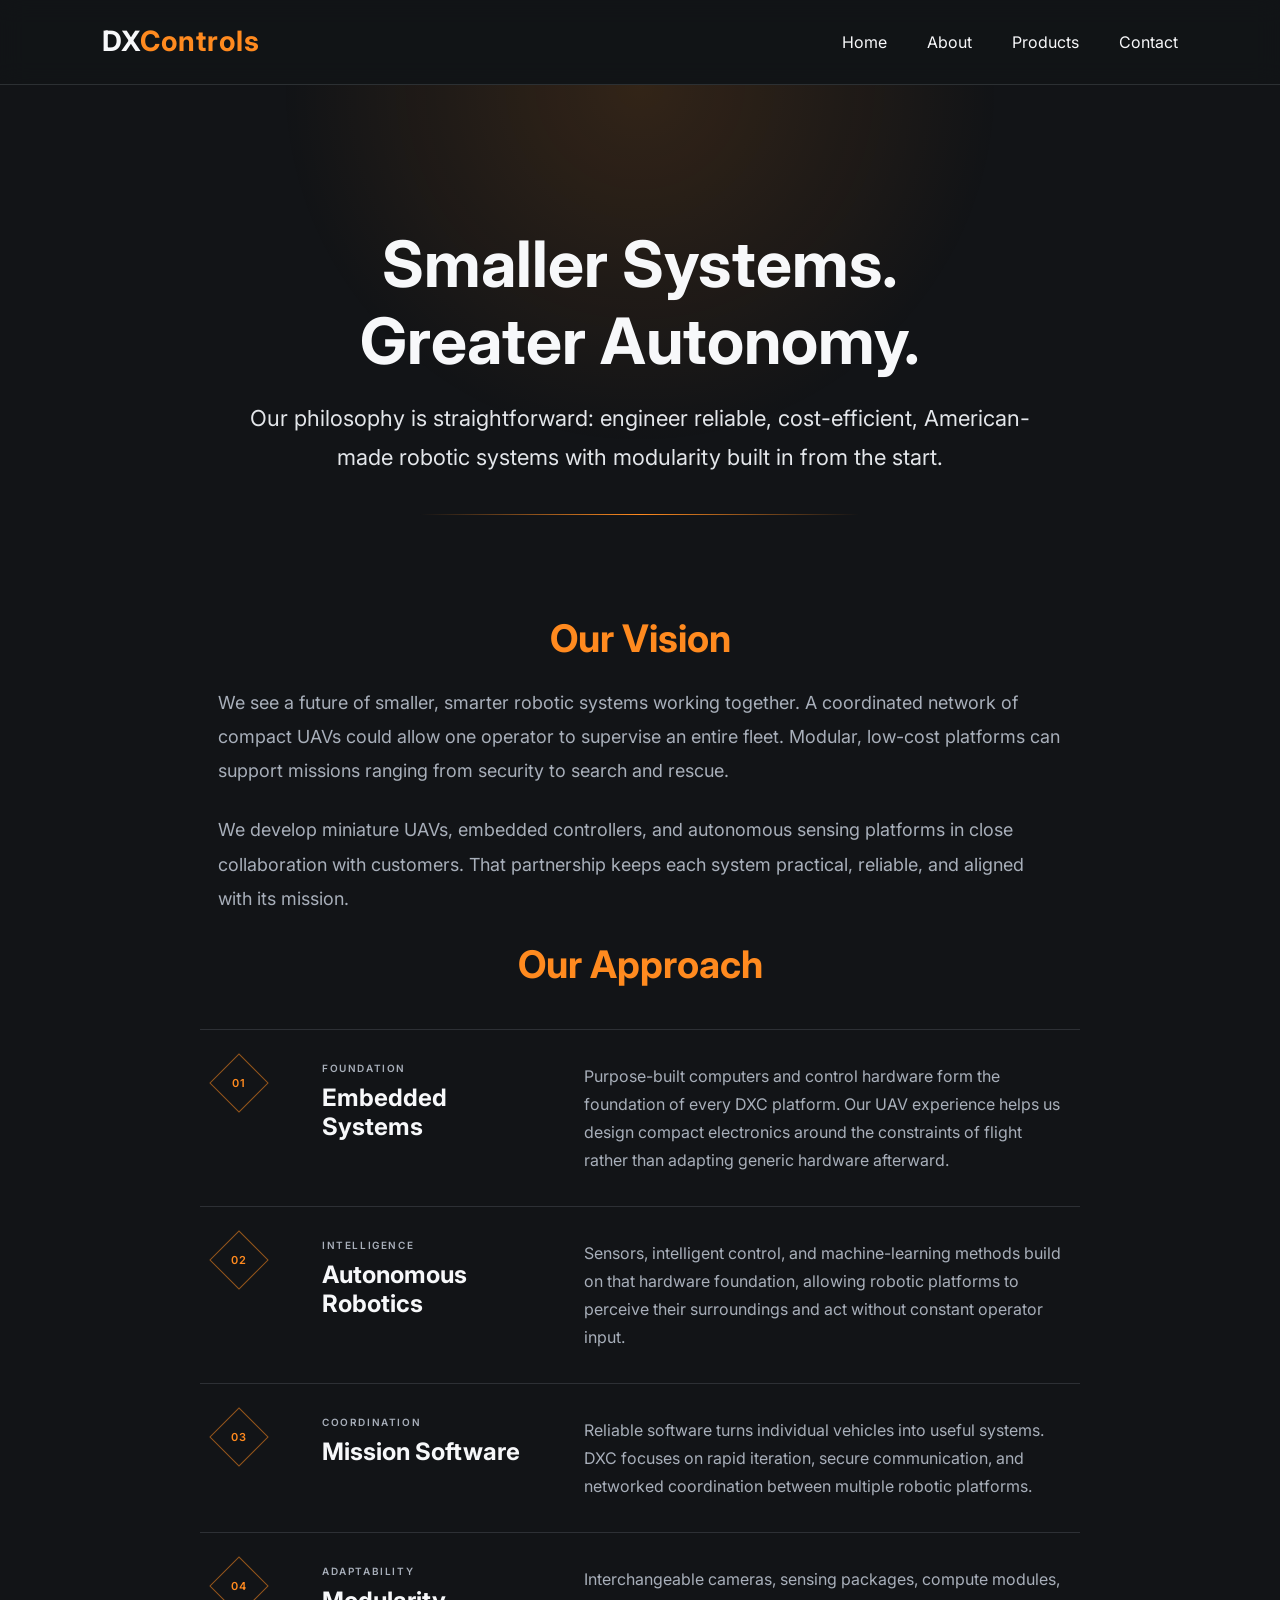
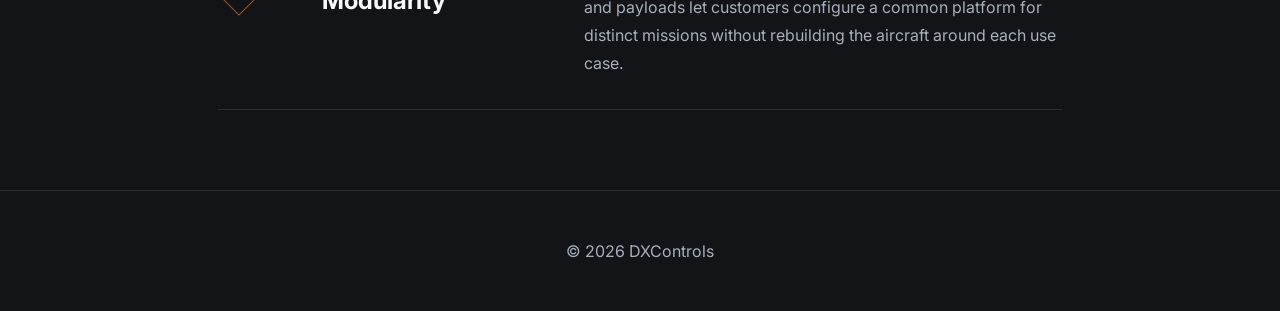
==== main/about.html @ c7c1caf7 "Added favicon" ====
<!DOCTYPE html>
<html lang="en">
<head>

<meta charset="UTF-8">
<meta name="viewport" content="width=device-width,initial-scale=1">

<title>About | DXControls</title>
<link rel="icon" type="image/x-icon" href="DXC.ico">
<link href="https://fonts.googleapis.com/css2?family=Inter:wght@300;400;500;600;700&display=swap" rel="stylesheet">

<style>

*{
margin:0;
padding:0;
box-sizing:border-box;
}

body{
font-family:Inter,sans-serif;
background:#0b0d10;
color:white;
}

nav{
display:flex;
justify-content:space-between;
align-items:center;
padding:25px 8%;
background:#111;
position:sticky;
top:0;
}

.logo{
font-size:28px;
font-weight:700;
}

.logo span{
color:#2ec84d;
}

nav ul{
display:flex;
gap:40px;
list-style:none;
}

nav a{
color:white;
text-decoration:none;
}

nav a:hover{
color:#2ec84d;
}

.hero{
padding:140px 10% 48px;
text-align:center;
position:relative;
isolation:isolate;
overflow:hidden;
}

body .hero{
background:var(--forge-bg);
}

.hero::before{
content:"";
position:absolute;
z-index:-1;
inset:0;
opacity:0;
background:radial-gradient(
circle at 50% 0,
rgba(255,138,31,.14),
transparent 45%
);
animation:about-glow-in .8s ease-out .08s forwards;
}

@keyframes about-glow-in{
to{
opacity:1;
}
}

.hero h1{
font-size:64px;
margin-bottom:20px;
}

.hero p{
max-width:800px;
margin:auto;
font-size:22px;
line-height:1.8;
color:#bdbdbd;
}

.hero .philosophy{
color:#E3E6EA;
}

.philosophy-rule{
width:min(440px,58vw);
height:1px;
margin:36px auto 0;
background:linear-gradient(90deg,transparent,#FF8A1F,transparent);
opacity:0;
transform:scaleX(0);
transform-origin:center;
animation:philosophy-rule-in .58s cubic-bezier(.22,.72,.2,1) .2s forwards;
}

@keyframes philosophy-rule-in{
to{
opacity:1;
transform:scaleX(1);
}
}

.section{
max-width:1100px;
margin:auto;
padding:52px 10% 80px;
}

.section h2{
font-size:38px;
margin-bottom:25px;
color:#2ec84d;
}

.section p{
line-height:1.9;
font-size:18px;
color:#c8c8c8;
margin-bottom:25px;
}

.approach{
position:relative;
display:grid;
margin-top:42px;
border-bottom:1px solid rgba(168,175,186,.18);
}

.approach-step{
display:grid;
grid-template-columns:72px minmax(190px,.65fr) minmax(0,1.35fr);
gap:32px;
align-items:start;
padding:32px 18px;
margin-inline:-18px;
border-top:1px solid rgba(168,175,186,.18);
position:relative;
transition:background .25s,transform .25s;
scroll-margin-top:110px;
cursor:pointer;
}

.approach-step:hover{
background:linear-gradient(90deg,rgba(255,138,31,.07),transparent 65%);
transform:translateX(9px);
}

.approach-step.is-highlighted{
background:linear-gradient(90deg,rgba(255,138,31,.11),transparent 72%);
}

.approach-step:focus-visible{
outline:1px solid #FF8A1F;
outline-offset:6px;
}

.step-number{
width:42px;
height:42px;
display:grid;
place-items:center;
border:1px solid rgba(255,138,31,.55);
color:#FF8A1F;
font-size:11px;
font-weight:600;
letter-spacing:.12em;
transform:rotate(45deg);
}

.step-number span{
transform:rotate(-45deg);
}

.step-heading small{
display:block;
margin-bottom:10px;
color:#A8AFBA;
font-size:10px;
font-weight:600;
letter-spacing:.16em;
text-transform:uppercase;
}

.step-heading h3{
color:#F7F8FA;
font-size:24px;
line-height:1.2;
}

.approach-step .step-copy{
margin:0;
color:#A8AFBA;
font-size:16px;
line-height:1.75;
}

@media(max-width:720px){
.hero{
padding:100px 8% 54px;
}

@media(prefers-reduced-motion:reduce){
.hero::before,
.philosophy-rule{
animation:none;
opacity:1;
transform:none;
}
}

.hero h1{
font-size:44px;
line-height:1.08;
}

.hero p{
font-size:18px;
}

.section{
padding:60px 8%;
}

.section h2{
font-size:32px;
}

.approach-step{
grid-template-columns:54px 1fr;
gap:20px;
padding:26px 14px;
margin-inline:-14px;
}

.approach-step .step-copy{
grid-column:2;
}
}

</style>
<link rel="stylesheet" href="../colors-and-layout.css">

</head>

<body>

<nav>

<div class="logo">
DX<span>Controls</span>
</div>

<ul>

<li><a href="/index.html">Home</a></li>
<li><a href="/main/about.html">About</a></li>
<li><a href="/main/products.html">Products</a></li>
<li><a href="/main/contact.html">Contact</a></li>

</ul>

</nav>

<section class="hero">

<h1>Smaller Systems.<br>Greater Autonomy.</h1>

<p class="philosophy">
Our philosophy is straightforward: engineer reliable, cost-efficient, American-made robotic systems with modularity built in from the start.
</p>
<div class="philosophy-rule" aria-hidden="true"></div>

</section>

<section class="section">

<h2 style="text-align: center;">Our Vision</h2>

<p>
We see a future of smaller, smarter robotic systems working together. A coordinated network of compact UAVs could allow one operator to supervise an entire fleet. Modular, low-cost platforms can support missions ranging from security to search and rescue.
</p>

<p>
We develop miniature UAVs, embedded controllers, and autonomous sensing platforms in close collaboration with customers. That partnership keeps each system practical, reliable, and aligned with its mission.
</p>
  
<h2 style="text-align: center;">Our Approach</h2>
  
<div class="approach">

<article class="approach-step" id="embedded-systems">
<div class="step-number"><span>01</span></div>
<div class="step-heading">
<small>Foundation</small>
<h3>Embedded Systems</h3>
</div>
<p class="step-copy">Purpose-built computers and control hardware form the foundation of every DXC platform. Our UAV experience helps us design compact electronics around the constraints of flight rather than adapting generic hardware afterward.</p>
</article>

<article class="approach-step" id="autonomous-robotics">
<div class="step-number"><span>02</span></div>
<div class="step-heading">
<small>Intelligence</small>
<h3>Autonomous Robotics</h3>
</div>
<p class="step-copy">Sensors, intelligent control, and machine-learning methods build on that hardware foundation, allowing robotic platforms to perceive their surroundings and act without constant operator input.</p>
</article>

<article class="approach-step" id="mission-software">
<div class="step-number"><span>03</span></div>
<div class="step-heading">
<small>Coordination</small>
<h3>Mission Software</h3>
</div>
<p class="step-copy">Reliable software turns individual vehicles into useful systems. DXC focuses on rapid iteration, secure communication, and networked coordination between multiple robotic platforms.</p>
</article>
  
<article class="approach-step">
<div class="step-number"><span>04</span></div>
<div class="step-heading">
<small>Adaptability</small>
<h3>Modularity</h3>
</div>
<p class="step-copy">Interchangeable cameras, sensing packages, compute modules, and payloads let customers configure a common platform for distinct missions without rebuilding the aircraft around each use case.</p>
</article>
</div>

</section>

<footer>

© 2026 DXControls

</footer>

<script>
const approachSteps = [...document.querySelectorAll('.approach-step')];

const setHighlight = (step, highlighted) => {
  step.classList.toggle('is-highlighted', highlighted);
  step.setAttribute('aria-pressed', String(highlighted));
};

approachSteps.forEach((step) => {
  step.setAttribute('role', 'button');
  step.setAttribute('tabindex', '0');
  setHighlight(step, false);

  const toggleHighlight = () =>
    setHighlight(step, !step.classList.contains('is-highlighted'));

  step.addEventListener('click', toggleHighlight);
  step.addEventListener('keydown', (event) => {
    if (event.key === 'Enter' || event.key === ' ') {
      event.preventDefault();
      toggleHighlight();
    }
  });
});

const highlightLinkedStep = () => {
  if (!location.hash) return;
  const linkedStep = document.querySelector(location.hash);
  if (linkedStep?.classList.contains('approach-step')) {
    setHighlight(linkedStep, true);
  }
};

highlightLinkedStep();
window.addEventListener('hashchange', highlightLinkedStep);
</script>

</body>
</html>
---- colors-and-layout.css ----
:root {
  --forge-bg: #121417;
  --forge-surface: #2b3038;
  --forge-surface-deep: #1b1f24;
  --forge-orange: #ff8a1f;
  --forge-orange-hover: #ffa24d;
  --forge-muted: #a8afba;
  --forge-white: #f7f8fa;
  --forge-line: rgba(168, 175, 186, 0.18);
}

body {
  background: var(--forge-bg);
  color: var(--forge-white);
  overflow-x: hidden;
}

nav {
  background: rgba(18, 20, 23, 0.9);
  border-bottom: 1px solid var(--forge-line);
  backdrop-filter: blur(12px);
  align-items: center;
  z-index: 100;
}

.logo {
  flex: 0 0 auto;
  font-size: 28px;
  font-weight: 700;
  letter-spacing: 1px;
  line-height: 1.2;
  white-space: nowrap;
}

.logo span,
nav a:hover,
.section h2,
.card h3,
.content h2,
.text h2 {
  color: var(--forge-orange);
}

nav a {
  color: var(--forge-white);
}

.hero {
  background:
    radial-gradient(circle at 50% 0, rgba(255, 138, 31, 0.11), transparent 42%),
    var(--forge-bg);
}

.hero p,
.section p,
.content p,
.text p,
.info p {
  color: var(--forge-muted);
}

.card,
.image,
.placeholder,
input,
textarea {
  background: var(--forge-surface-deep);
  border-color: var(--forge-line);
  color: var(--forge-muted);
  border-radius: 6px;
}

.card {
  box-shadow: 0 24px 55px rgba(0, 0, 0, 0.15);
}

.image,
.placeholder {
  border-color: var(--forge-orange);
}

.tech:nth-child(even) {
  background: var(--forge-surface-deep);
}

.status,
.button,
button {
  background: var(--forge-orange);
  color: var(--forge-bg);
}

.button:hover,
button:hover {
  background: var(--forge-orange-hover);
}

input:focus,
textarea:focus {
  border-color: var(--forge-orange);
}

td {
  border-color: var(--forge-line);
}

td:first-child,
.info {
  color: var(--forge-muted);
}

footer {
  padding: 50px 60px;
  text-align: center;
  color: var(--forge-muted);
  border-top: 1px solid var(--forge-line);
}

@media (min-width: 901px) {
  html.is-wheel-snapping {
    scroll-behavior: auto;
    scroll-snap-type: none;
  }
}

@media (max-width: 900px) {
  nav ul {
    display: none;
  }
}
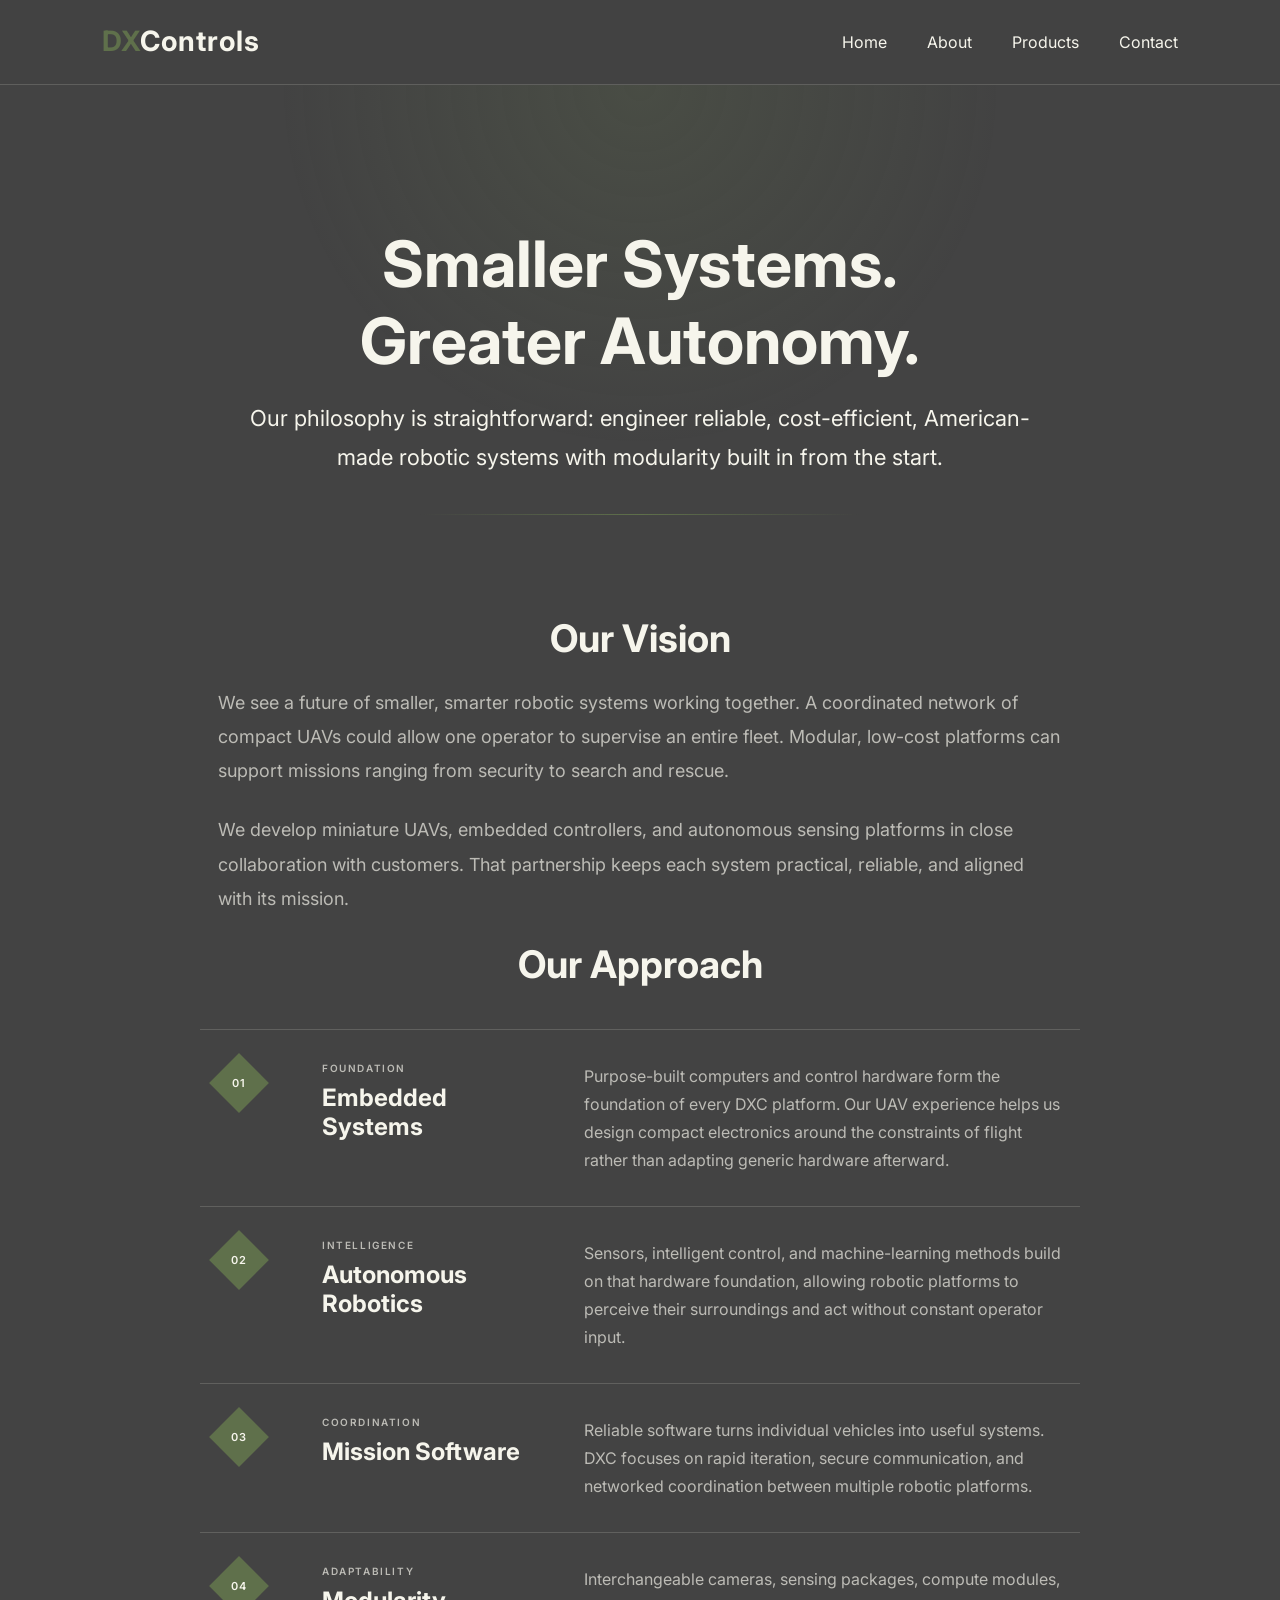
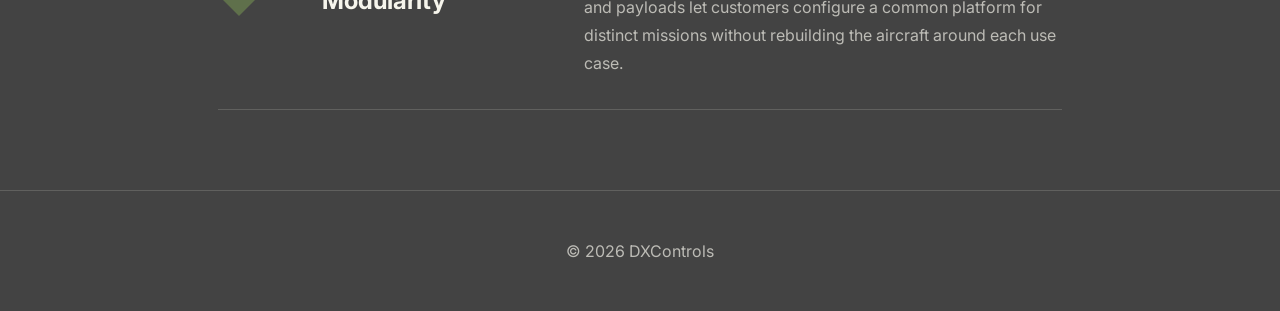
==== commit 5f4962dc: "Refresh DXControls palette and restore hero graphic" ====
--- a/main/about.html
+++ b/main/about.html
@@ -6,7 +6,7 @@
 <meta name="viewport" content="width=device-width,initial-scale=1">
 
 <title>About | DXControls</title>
-<link rel="icon" type="image/x-icon" href="DXC.ico">
+
 <link href="https://fonts.googleapis.com/css2?family=Inter:wght@300;400;500;600;700&display=swap" rel="stylesheet">
 
 <style>
@@ -19,8 +19,8 @@
 
 body{
 font-family:Inter,sans-serif;
-background:#0b0d10;
-color:white;
+background:var(--brand-dark);
+color:var(--brand-cream);
 }
 
 nav{
@@ -28,7 +28,7 @@
 justify-content:space-between;
 align-items:center;
 padding:25px 8%;
-background:#111;
+background:var(--brand-dark);
 position:sticky;
 top:0;
 }
@@ -39,7 +39,7 @@
 }
 
 .logo span{
-color:#2ec84d;
+color:var(--brand-cream);
 }
 
 nav ul{
@@ -49,12 +49,12 @@
 }
 
 nav a{
-color:white;
+color:var(--brand-cream);
 text-decoration:none;
 }
 
 nav a:hover{
-color:#2ec84d;
+color:var(--brand-cream);
 }
 
 .hero{
@@ -77,7 +77,7 @@
 opacity:0;
 background:radial-gradient(
 circle at 50% 0,
-rgba(255,138,31,.14),
+rgba(95,112,75,.22),
 transparent 45%
 );
 animation:about-glow-in .8s ease-out .08s forwards;
@@ -99,18 +99,18 @@
 margin:auto;
 font-size:22px;
 line-height:1.8;
-color:#bdbdbd;
+color:var(--brand-muted);
 }
 
 .hero .philosophy{
-color:#E3E6EA;
+color:var(--brand-cream);
 }
 
 .philosophy-rule{
 width:min(440px,58vw);
 height:1px;
 margin:36px auto 0;
-background:linear-gradient(90deg,transparent,#FF8A1F,transparent);
+background:linear-gradient(90deg,transparent,var(--brand-green),transparent);
 opacity:0;
 transform:scaleX(0);
 transform-origin:center;
@@ -133,13 +133,13 @@
 .section h2{
 font-size:38px;
 margin-bottom:25px;
-color:#2ec84d;
+color:var(--brand-cream);
 }
 
 .section p{
 line-height:1.9;
 font-size:18px;
-color:#c8c8c8;
+color:var(--brand-muted);
 margin-bottom:25px;
 }
 
@@ -147,7 +147,7 @@
 position:relative;
 display:grid;
 margin-top:42px;
-border-bottom:1px solid rgba(168,175,186,.18);
+border-bottom:1px solid var(--brand-line);
 }
 
 .approach-step{
@@ -157,7 +157,7 @@
 align-items:start;
 padding:32px 18px;
 margin-inline:-18px;
-border-top:1px solid rgba(168,175,186,.18);
+border-top:1px solid var(--brand-line);
 position:relative;
 transition:background .25s,transform .25s;
 scroll-margin-top:110px;
@@ -165,16 +165,16 @@
 }
 
 .approach-step:hover{
-background:linear-gradient(90deg,rgba(255,138,31,.07),transparent 65%);
+background:linear-gradient(90deg,rgba(95,112,75,.16),transparent 65%);
 transform:translateX(9px);
 }
 
 .approach-step.is-highlighted{
-background:linear-gradient(90deg,rgba(255,138,31,.11),transparent 72%);
+background:linear-gradient(90deg,rgba(95,112,75,.24),transparent 72%);
 }
 
 .approach-step:focus-visible{
-outline:1px solid #FF8A1F;
+outline:1px solid var(--brand-green);
 outline-offset:6px;
 }
 
@@ -183,8 +183,9 @@
 height:42px;
 display:grid;
 place-items:center;
-border:1px solid rgba(255,138,31,.55);
-color:#FF8A1F;
+border:1px solid var(--brand-green);
+background:var(--brand-green);
+color:var(--brand-cream);
 font-size:11px;
 font-weight:600;
 letter-spacing:.12em;
@@ -198,7 +199,7 @@
 .step-heading small{
 display:block;
 margin-bottom:10px;
-color:#A8AFBA;
+color:var(--brand-muted);
 font-size:10px;
 font-weight:600;
 letter-spacing:.16em;
@@ -206,14 +207,14 @@
 }
 
 .step-heading h3{
-color:#F7F8FA;
+color:var(--brand-cream);
 font-size:24px;
 line-height:1.2;
 }
 
 .approach-step .step-copy{
 margin:0;
-color:#A8AFBA;
+color:var(--brand-muted);
 font-size:16px;
 line-height:1.75;
 }
--- a/colors-and-layout.css
+++ b/colors-and-layout.css
@@ -1,12 +1,21 @@
 :root {
-  --forge-bg: #121417;
-  --forge-surface: #2b3038;
-  --forge-surface-deep: #1b1f24;
-  --forge-orange: #ff8a1f;
-  --forge-orange-hover: #ffa24d;
-  --forge-muted: #a8afba;
-  --forge-white: #f7f8fa;
-  --forge-line: rgba(168, 175, 186, 0.18);
+  --brand-green: #5f704b;
+  --brand-cream: #f6f5ec;
+  --brand-dark: #434343;
+  --brand-green-hover: #71835b;
+  --brand-muted: rgba(246, 245, 236, 0.68);
+  --brand-line: rgba(246, 245, 236, 0.16);
+  --brand-surface: rgba(246, 245, 236, 0.055);
+
+  /* Compatibility aliases for the existing static-page styles. */
+  --forge-bg: var(--brand-dark);
+  --forge-surface: var(--brand-surface);
+  --forge-surface-deep: var(--brand-surface);
+  --forge-orange: var(--brand-green);
+  --forge-orange-hover: var(--brand-green-hover);
+  --forge-muted: var(--brand-muted);
+  --forge-white: var(--brand-cream);
+  --forge-line: var(--brand-line);
 }
 
 body {
@@ -16,7 +25,7 @@
 }
 
 nav {
-  background: rgba(18, 20, 23, 0.9);
+  background: rgba(67, 67, 67, 0.92);
   border-bottom: 1px solid var(--forge-line);
   backdrop-filter: blur(12px);
   align-items: center;
@@ -30,24 +39,32 @@
   letter-spacing: 1px;
   line-height: 1.2;
   white-space: nowrap;
+  color: var(--brand-green);
 }
 
-.logo span,
-nav a:hover,
 .section h2,
 .card h3,
 .content h2,
 .text h2 {
-  color: var(--forge-orange);
+  color: var(--brand-cream);
+}
+
+.logo span {
+  color: var(--brand-cream);
 }
 
 nav a {
   color: var(--forge-white);
 }
 
+nav a:hover {
+  color: var(--brand-cream);
+  box-shadow: inset 0 -1px var(--brand-green);
+}
+
 .hero {
   background:
-    radial-gradient(circle at 50% 0, rgba(255, 138, 31, 0.11), transparent 42%),
+    radial-gradient(circle at 50% 0, rgba(95, 112, 75, 0.22), transparent 42%),
     var(--forge-bg);
 }
 
@@ -64,14 +81,14 @@
 .placeholder,
 input,
 textarea {
-  background: var(--forge-surface-deep);
+  background: var(--brand-surface);
   border-color: var(--forge-line);
   color: var(--forge-muted);
   border-radius: 6px;
 }
 
 .card {
-  box-shadow: 0 24px 55px rgba(0, 0, 0, 0.15);
+  box-shadow: 0 24px 55px rgba(67, 67, 67, 0.22);
 }
 
 .image,
@@ -80,14 +97,14 @@
 }
 
 .tech:nth-child(even) {
-  background: var(--forge-surface-deep);
+  background: var(--brand-surface);
 }
 
 .status,
 .button,
 button {
   background: var(--forge-orange);
-  color: var(--forge-bg);
+  color: var(--brand-cream);
 }
 
 .button:hover,
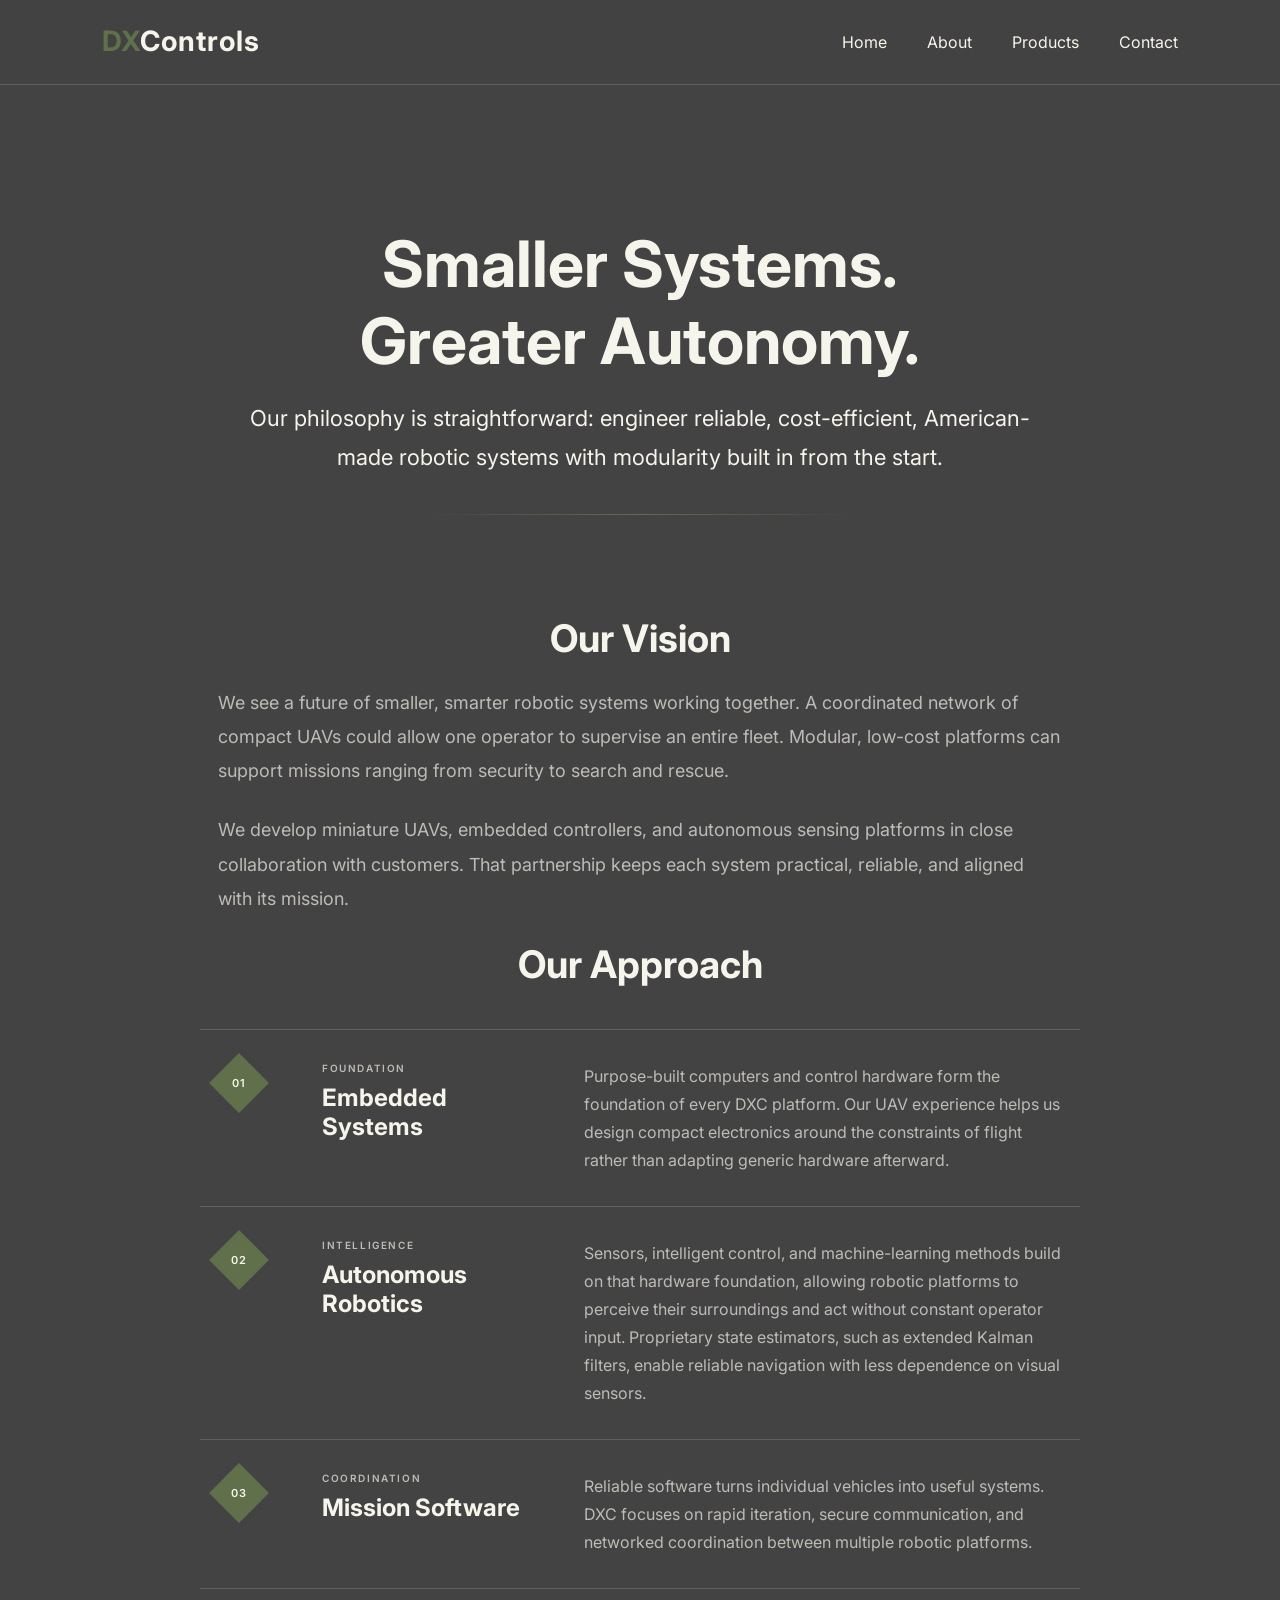
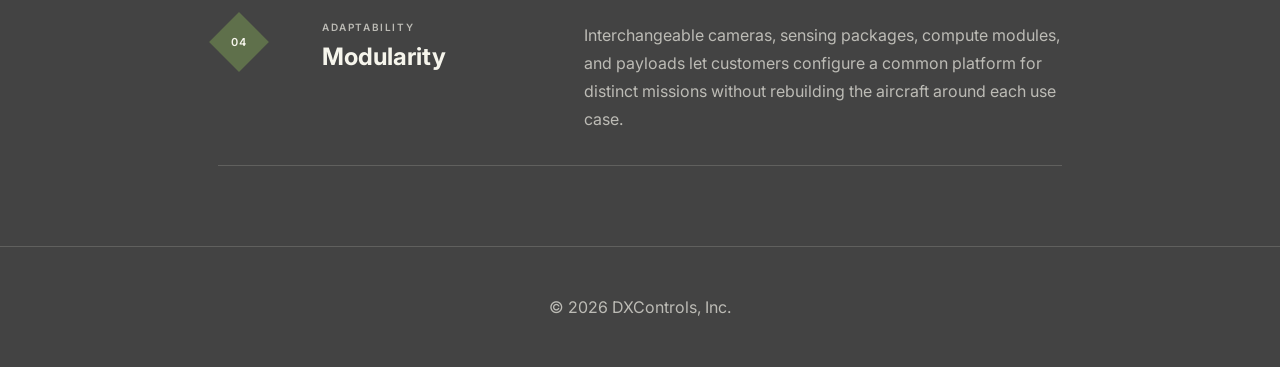
==== commit b037b7d2: "Refine site visuals and product details" ====
--- a/main/about.html
+++ b/main/about.html
@@ -6,7 +6,7 @@
 <meta name="viewport" content="width=device-width,initial-scale=1">
 
 <title>About | DXControls</title>
-
+<link rel="icon" type="image/x-icon" href="/DXC Favicon.ico">
 <link href="https://fonts.googleapis.com/css2?family=Inter:wght@300;400;500;600;700&display=swap" rel="stylesheet">
 
 <style>
@@ -67,26 +67,6 @@
 
 body .hero{
 background:var(--forge-bg);
-}
-
-.hero::before{
-content:"";
-position:absolute;
-z-index:-1;
-inset:0;
-opacity:0;
-background:radial-gradient(
-circle at 50% 0,
-rgba(95,112,75,.22),
-transparent 45%
-);
-animation:about-glow-in .8s ease-out .08s forwards;
-}
-
-@keyframes about-glow-in{
-to{
-opacity:1;
-}
 }
 
 .hero h1{
@@ -328,7 +308,7 @@
 <small>Intelligence</small>
 <h3>Autonomous Robotics</h3>
 </div>
-<p class="step-copy">Sensors, intelligent control, and machine-learning methods build on that hardware foundation, allowing robotic platforms to perceive their surroundings and act without constant operator input.</p>
+<p class="step-copy">Sensors, intelligent control, and machine-learning methods build on that hardware foundation, allowing robotic platforms to perceive their surroundings and act without constant operator input. Proprietary state estimators, such as extended Kalman filters, enable reliable navigation with less dependence on visual sensors.</p>
 </article>
 
 <article class="approach-step" id="mission-software">
@@ -354,7 +334,7 @@
 
 <footer>
 
-© 2026 DXControls
+© 2026 DXControls, Inc.
 
 </footer>
 
